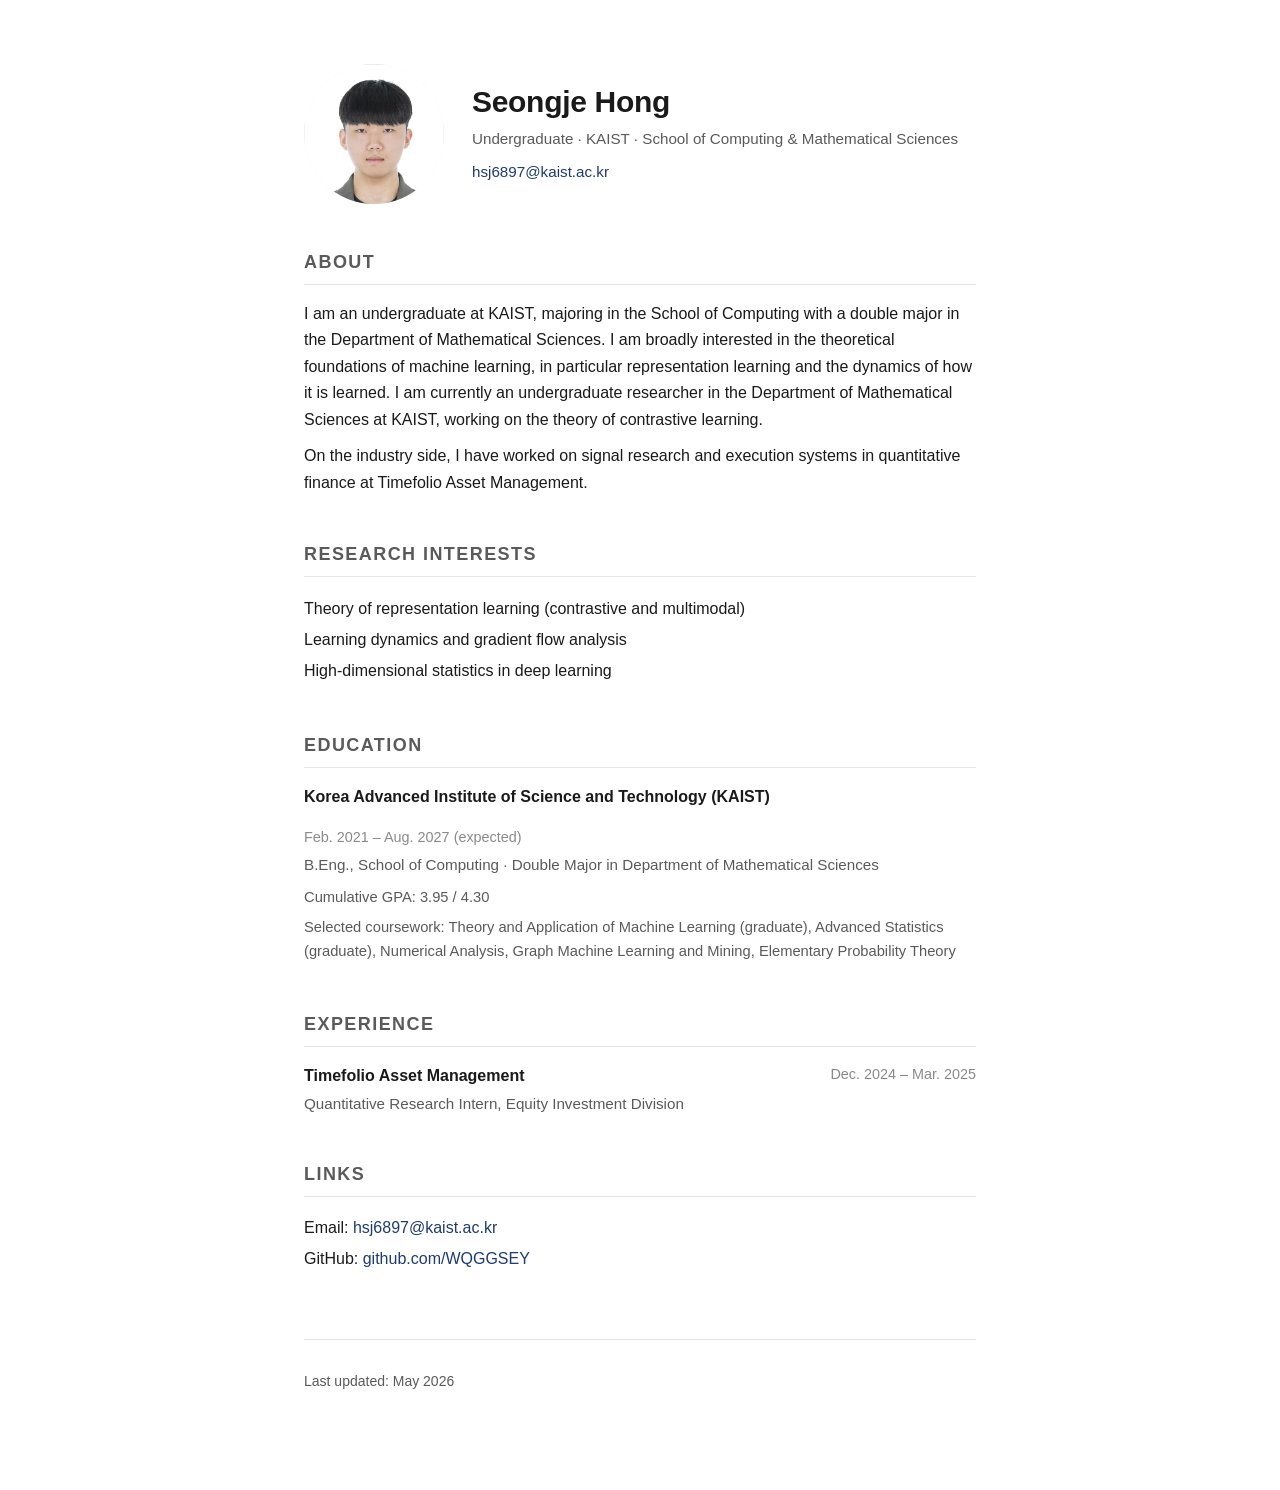
==== index.html @ 21a4188f "Initial homepage" ====
<!doctype html>
<html lang="en">
<head>
  <meta charset="utf-8">
  <meta name="viewport" content="width=device-width, initial-scale=1">
  <title>Seongje Hong</title>
  <meta name="description" content="Seongje Hong — undergraduate at KAIST, School of Computing and Mathematical Sciences.">
  <link rel="stylesheet" href="style.css">
</head>
<body>
  <main>
    <header class="hero">
      <img class="avatar" src="assets/photo.jpg" alt="Seongje Hong" width="180" height="180">
      <div class="hero-text">
        <h1>Seongje Hong</h1>
        <p class="tagline">Undergraduate &middot; KAIST &middot; School of Computing &amp; Mathematical Sciences</p>
        <p class="contact">
          <a href="mailto:hsj6897@kaist.ac.kr">hsj6897@kaist.ac.kr</a>
        </p>
      </div>
    </header>

    <section>
      <h2>About</h2>
      <p>
        I am an undergraduate at KAIST, majoring in the School of Computing with a double major in
        the Department of Mathematical Sciences. I am broadly interested in the theoretical foundations
        of machine learning, in particular representation learning and the dynamics of how it is learned.
        I am currently an undergraduate researcher in the Department of Mathematical Sciences at KAIST,
        working on the theory of contrastive learning.
      </p>
      <p>
        On the industry side, I have worked on signal research and execution systems in quantitative
        finance at Timefolio Asset Management.
      </p>
    </section>

    <section>
      <h2>Research Interests</h2>
      <ul class="plain">
        <li>Theory of representation learning (contrastive and multimodal)</li>
        <li>Learning dynamics and gradient flow analysis</li>
        <li>High-dimensional statistics in deep learning</li>
      </ul>
    </section>

    <section>
      <h2>Education</h2>
      <article class="entry">
        <div class="entry-head">
          <span class="entry-title">Korea Advanced Institute of Science and Technology (KAIST)</span>
          <span class="entry-meta">Feb. 2021 &ndash; Aug. 2027 (expected)</span>
        </div>
        <div class="entry-sub">B.Eng., School of Computing &middot; Double Major in Department of Mathematical Sciences</div>
        <ul class="plain dim">
          <li>Cumulative GPA: 3.95 / 4.30</li>
          <li>Selected coursework: Theory and Application of Machine Learning (graduate), Advanced Statistics (graduate), Numerical Analysis, Graph Machine Learning and Mining, Elementary Probability Theory</li>
        </ul>
      </article>
    </section>

    <section>
      <h2>Experience</h2>
      <article class="entry">
        <div class="entry-head">
          <span class="entry-title">Timefolio Asset Management</span>
          <span class="entry-meta">Dec. 2024 &ndash; Mar. 2025</span>
        </div>
        <div class="entry-sub">Quantitative Research Intern, Equity Investment Division</div>
      </article>
    </section>

    <section>
      <h2>Links</h2>
      <ul class="plain">
        <li>Email: <a href="mailto:hsj6897@kaist.ac.kr">hsj6897@kaist.ac.kr</a></li>
        <li>GitHub: <a href="https://github.com/WQGGSEY" target="_blank" rel="noopener">github.com/WQGGSEY</a></li>
        <!-- <li><a href="assets/cv.pdf" target="_blank" rel="noopener">CV (PDF)</a></li> -->
      </ul>
    </section>

    <footer>
      <p class="dim small">Last updated: May 2026</p>
    </footer>
  </main>
</body>
</html>
---- style.css ----
:root {
  --fg: #1a1a1a;
  --fg-dim: #5a5a5a;
  --fg-faint: #8a8a8a;
  --bg: #ffffff;
  --accent: #1f3b73;
  --rule: #e5e5e5;
  --max-width: 720px;
}

* { box-sizing: border-box; }

html, body {
  margin: 0;
  padding: 0;
  background: var(--bg);
  color: var(--fg);
  font-family: -apple-system, BlinkMacSystemFont, "SF Pro Text", "Inter", "Segoe UI", Roboto, "Helvetica Neue", Arial, sans-serif;
  font-size: 16px;
  line-height: 1.65;
  -webkit-font-smoothing: antialiased;
}

main {
  max-width: var(--max-width);
  margin: 4rem auto 6rem;
  padding: 0 1.5rem;
}

a {
  color: var(--accent);
  text-decoration: none;
  border-bottom: 1px solid transparent;
  transition: border-color 120ms ease;
}

a:hover {
  border-bottom-color: var(--accent);
}

h1, h2 {
  font-weight: 600;
  letter-spacing: -0.01em;
  margin: 0;
}

h1 {
  font-size: 1.875rem;
  line-height: 1.2;
}

h2 {
  font-size: 1.125rem;
  text-transform: uppercase;
  letter-spacing: 0.08em;
  color: var(--fg-dim);
  margin: 0 0 1rem;
  padding-bottom: 0.4rem;
  border-bottom: 1px solid var(--rule);
}

section {
  margin-top: 2.75rem;
}

.hero {
  display: flex;
  align-items: center;
  gap: 1.75rem;
  flex-wrap: wrap;
}

.avatar {
  width: 140px;
  height: 140px;
  object-fit: cover;
  object-position: center top;
  border-radius: 50%;
  background: #f3f3f3;
  flex-shrink: 0;
}

.hero-text {
  flex: 1 1 320px;
  min-width: 0;
}

.tagline {
  margin: 0.4rem 0 0.5rem;
  color: var(--fg-dim);
  font-size: 0.95rem;
}

.contact {
  margin: 0.25rem 0 0;
  font-size: 0.95rem;
}

p {
  margin: 0.65rem 0;
}

ul.plain {
  list-style: none;
  padding: 0;
  margin: 0.4rem 0;
}

ul.plain li {
  padding: 0.15rem 0;
}

.dim { color: var(--fg-dim); }
.small { font-size: 0.875rem; }

.entry {
  margin-bottom: 1.1rem;
}

.entry-head {
  display: flex;
  justify-content: space-between;
  gap: 1rem;
  flex-wrap: wrap;
}

.entry-title {
  font-weight: 600;
}

.entry-meta {
  color: var(--fg-faint);
  font-size: 0.9rem;
  white-space: nowrap;
}

.entry-sub {
  color: var(--fg-dim);
  font-size: 0.95rem;
  margin-top: 0.1rem;
}

.entry ul.plain.dim li {
  font-size: 0.92rem;
  color: var(--fg-dim);
}

footer {
  margin-top: 4rem;
  padding-top: 1.25rem;
  border-top: 1px solid var(--rule);
  color: var(--fg-faint);
}

@media (max-width: 520px) {
  main { margin: 2.5rem auto 4rem; padding: 0 1.1rem; }
  .hero { gap: 1.1rem; }
  .avatar { width: 110px; height: 110px; }
  h1 { font-size: 1.5rem; }
  .entry-meta { white-space: normal; }
}

@media (prefers-color-scheme: dark) {
  :root {
    --fg: #e8e8e8;
    --fg-dim: #a0a0a0;
    --fg-faint: #777777;
    --bg: #0e0e0e;
    --accent: #8db4ff;
    --rule: #2a2a2a;
  }
  .avatar { background: #1a1a1a; }
}
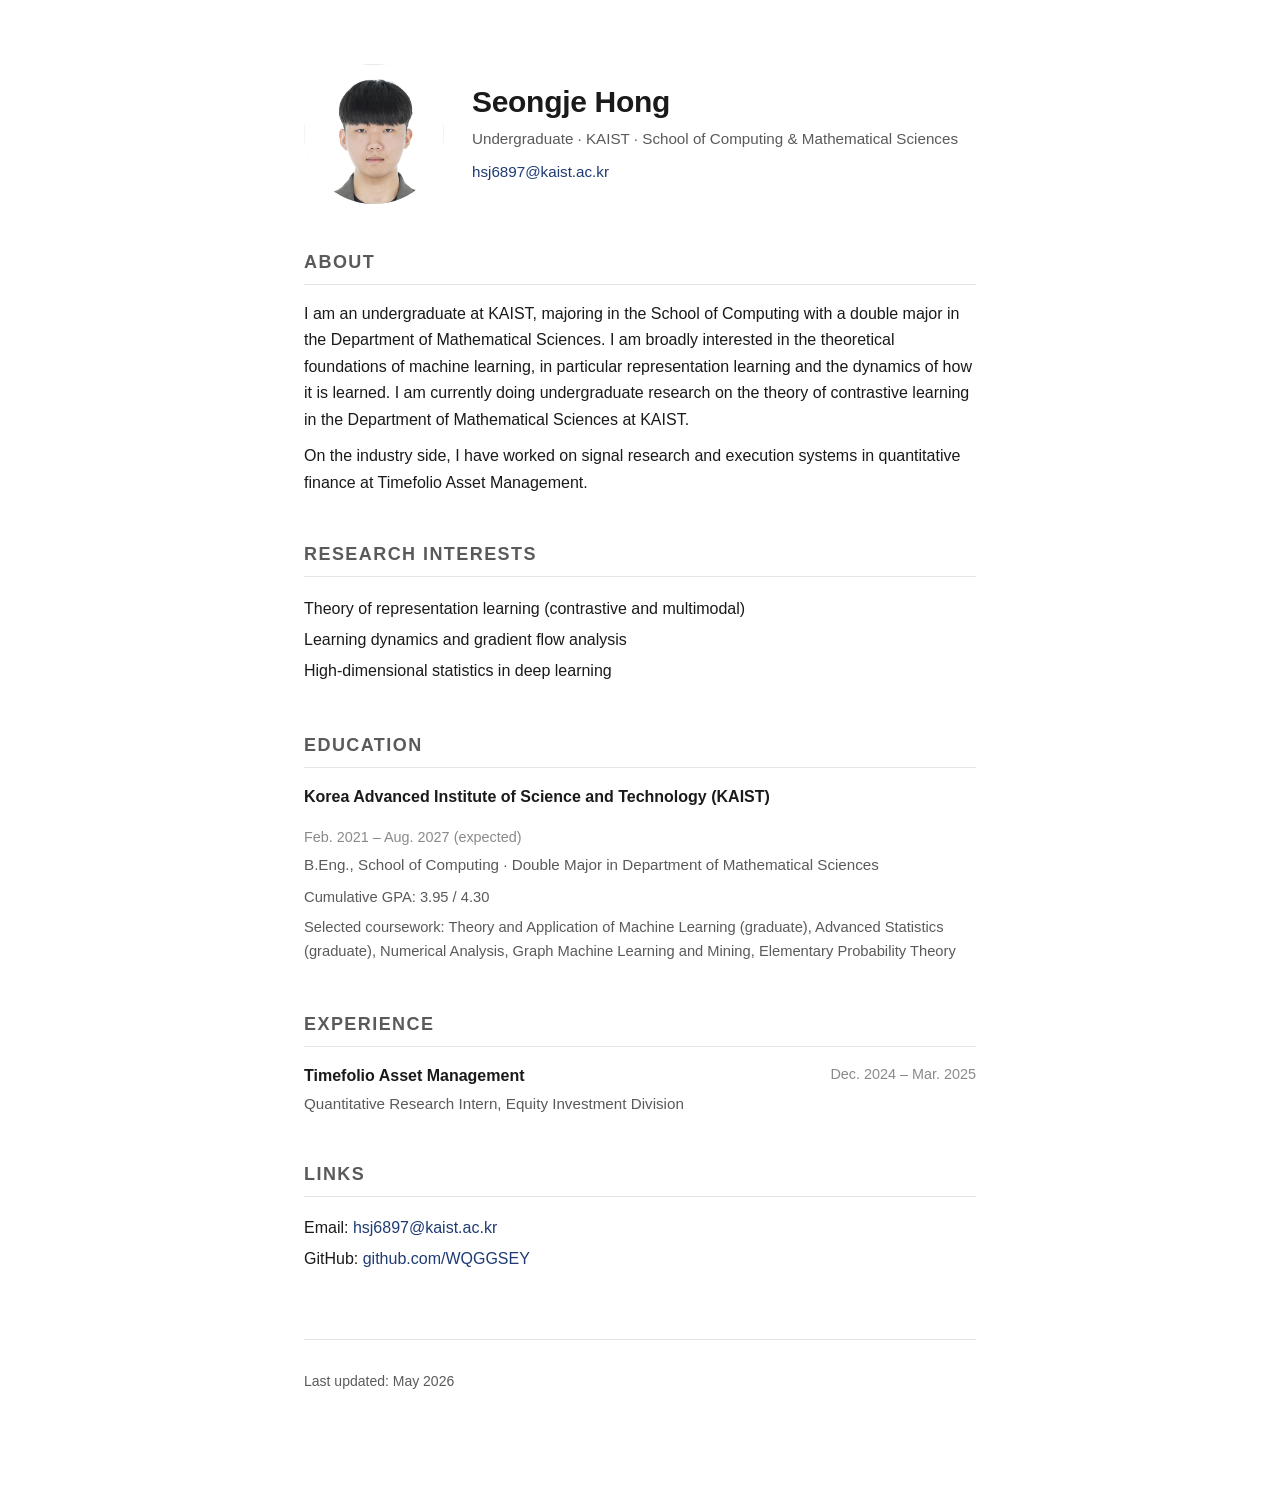
==== commit 24656647: "Reword About: undergraduate research as activity, not position" ====
--- a/index.html
+++ b/index.html
@@ -26,8 +26,8 @@
         I am an undergraduate at KAIST, majoring in the School of Computing with a double major in
         the Department of Mathematical Sciences. I am broadly interested in the theoretical foundations
         of machine learning, in particular representation learning and the dynamics of how it is learned.
-        I am currently an undergraduate researcher in the Department of Mathematical Sciences at KAIST,
-        working on the theory of contrastive learning.
+        I am currently doing undergraduate research on the theory of contrastive learning in the
+        Department of Mathematical Sciences at KAIST.
       </p>
       <p>
         On the industry side, I have worked on signal research and execution systems in quantitative
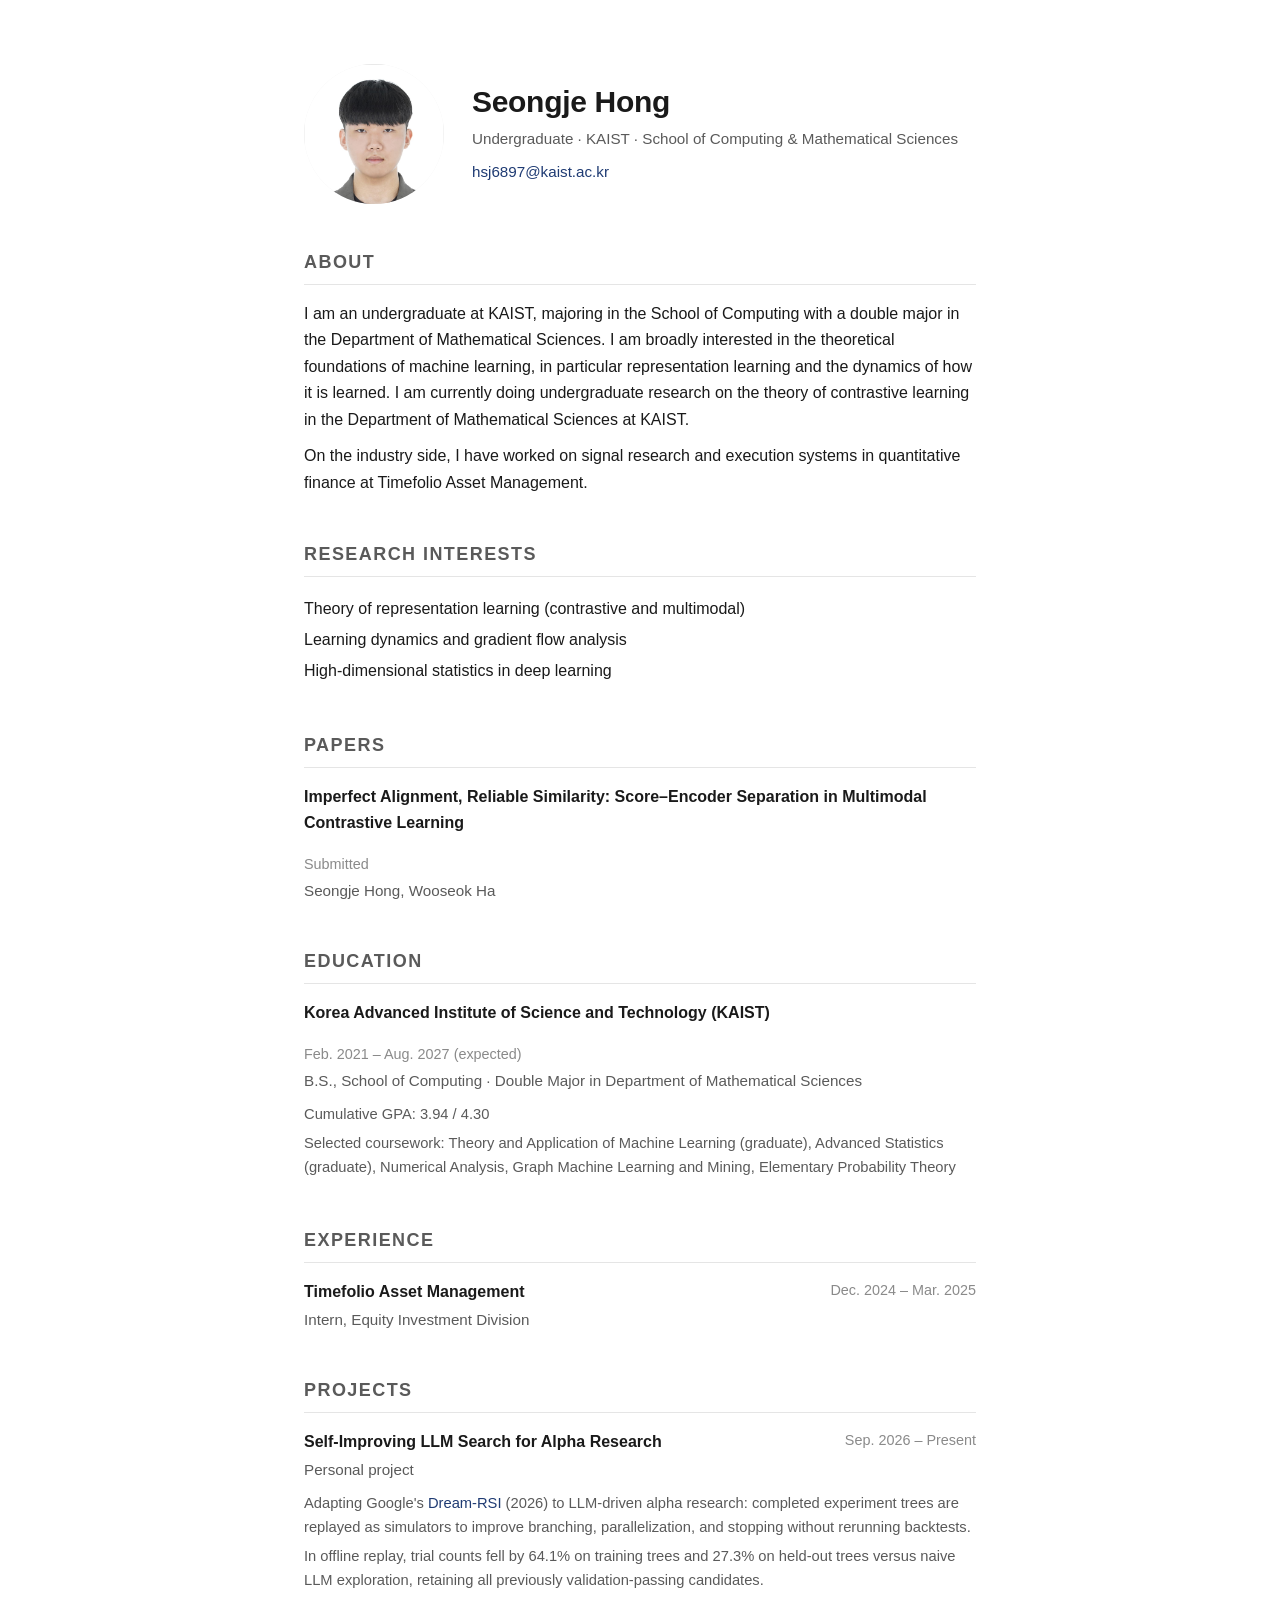
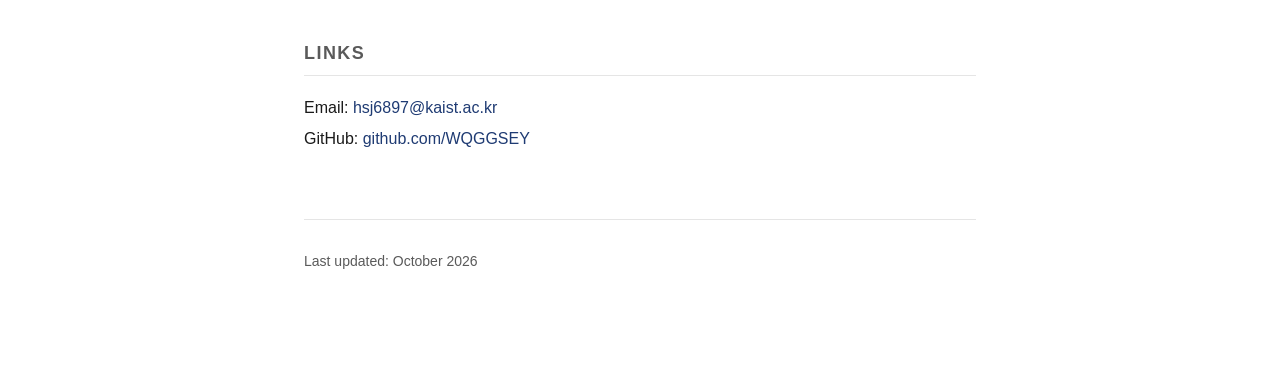
==== commit 308c4e83: "Add submitted paper and Dream-RSI project; sync education with resume - Papers: contrastive learning" ====
--- a/index.html
+++ b/index.html
@@ -45,15 +45,26 @@
     </section>
 
     <section>
+      <h2>Papers</h2>
+      <article class="entry">
+        <div class="entry-head">
+          <span class="entry-title">Imperfect Alignment, Reliable Similarity: Score&ndash;Encoder Separation in Multimodal Contrastive Learning</span>
+          <span class="entry-meta">Submitted</span>
+        </div>
+        <div class="entry-sub">Seongje Hong, Wooseok Ha</div>
+      </article>
+    </section>
+
+    <section>
       <h2>Education</h2>
       <article class="entry">
         <div class="entry-head">
           <span class="entry-title">Korea Advanced Institute of Science and Technology (KAIST)</span>
           <span class="entry-meta">Feb. 2021 &ndash; Aug. 2027 (expected)</span>
         </div>
-        <div class="entry-sub">B.Eng., School of Computing &middot; Double Major in Department of Mathematical Sciences</div>
+        <div class="entry-sub">B.S., School of Computing &middot; Double Major in Department of Mathematical Sciences</div>
         <ul class="plain dim">
-          <li>Cumulative GPA: 3.95 / 4.30</li>
+          <li>Cumulative GPA: 3.94 / 4.30</li>
           <li>Selected coursework: Theory and Application of Machine Learning (graduate), Advanced Statistics (graduate), Numerical Analysis, Graph Machine Learning and Mining, Elementary Probability Theory</li>
         </ul>
       </article>
@@ -66,7 +77,22 @@
           <span class="entry-title">Timefolio Asset Management</span>
           <span class="entry-meta">Dec. 2024 &ndash; Mar. 2025</span>
         </div>
-        <div class="entry-sub">Quantitative Research Intern, Equity Investment Division</div>
+        <div class="entry-sub">Intern, Equity Investment Division</div>
+      </article>
+    </section>
+
+    <section>
+      <h2>Projects</h2>
+      <article class="entry">
+        <div class="entry-head">
+          <span class="entry-title">Self-Improving LLM Search for Alpha Research</span>
+          <span class="entry-meta">Sep. 2026 &ndash; Present</span>
+        </div>
+        <div class="entry-sub">Personal project</div>
+        <ul class="plain dim">
+          <li>Adapting Google's <a href="https://arxiv.org/abs/2609.14858" target="_blank" rel="noopener">Dream-RSI</a> (2026) to LLM-driven alpha research: completed experiment trees are replayed as simulators to improve branching, parallelization, and stopping without rerunning backtests.</li>
+          <li>In offline replay, trial counts fell by 64.1% on training trees and 27.3% on held-out trees versus naive LLM exploration, retaining all previously validation-passing candidates.</li>
+        </ul>
       </article>
     </section>
 
@@ -80,7 +106,7 @@
     </section>
 
     <footer>
-      <p class="dim small">Last updated: May 2026</p>
+      <p class="dim small">Last updated: October 2026</p>
     </footer>
   </main>
 </body>
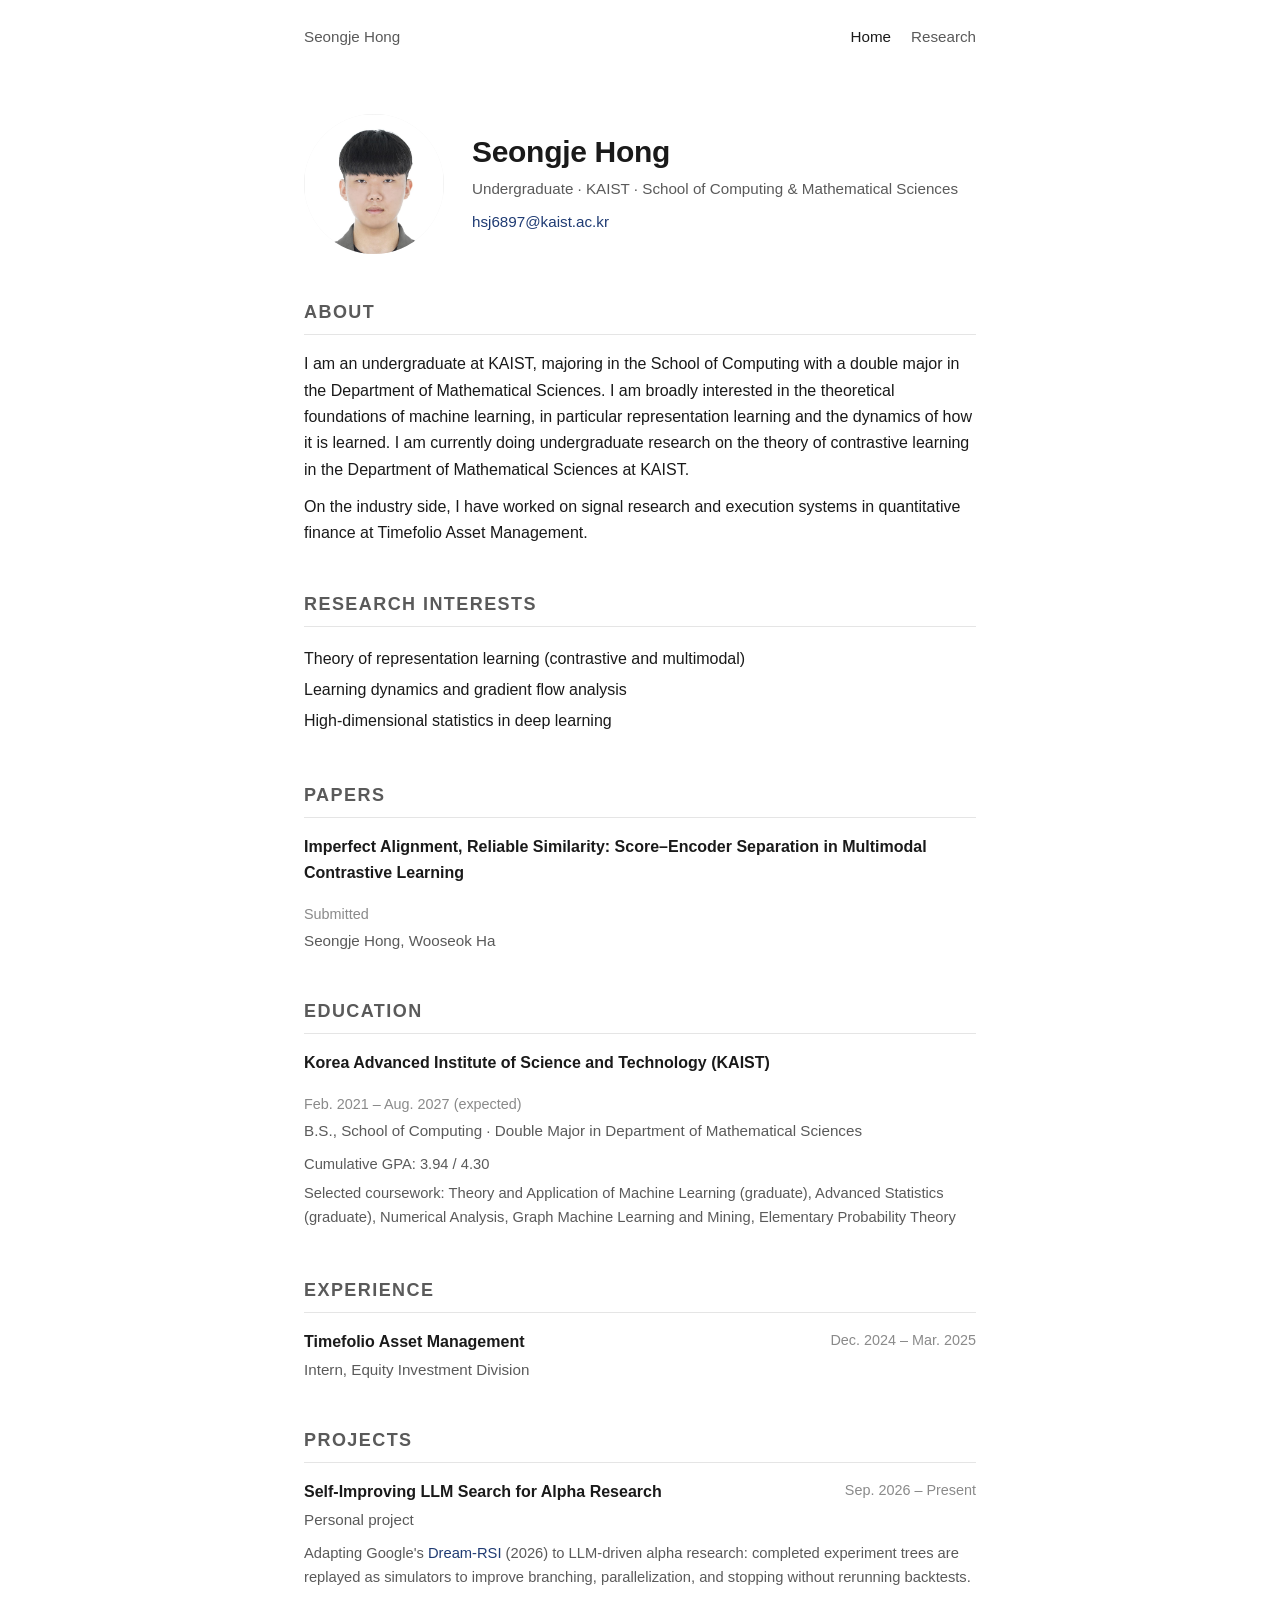
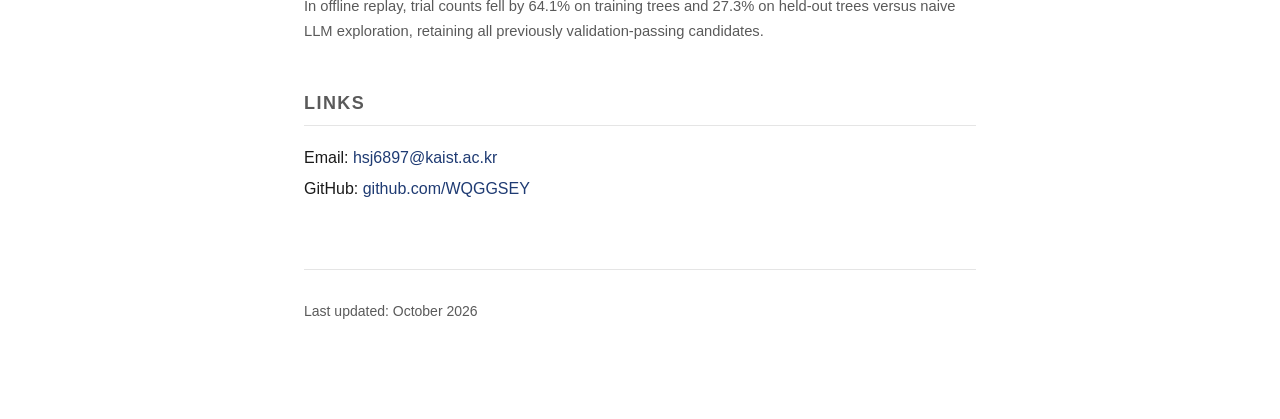
==== commit a60ccd2c: "Add site nav and chart color tokens Top nav on the homepage (Seongje Hong, Home, Research) at the sa" ====
--- a/index.html
+++ b/index.html
@@ -8,6 +8,13 @@
   <link rel="stylesheet" href="style.css">
 </head>
 <body>
+  <nav class="site-nav">
+    <a href="index.html">Seongje Hong</a>
+    <ul>
+      <li><a href="index.html" aria-current="page">Home</a></li>
+      <li><a href="research.html">Research</a></li>
+    </ul>
+  </nav>
   <main>
     <header class="hero">
       <img class="avatar" src="assets/photo.jpg" alt="Seongje Hong" width="180" height="180">
--- a/style.css
+++ b/style.css
@@ -6,6 +6,8 @@
   --accent: #1f3b73;
   --rule: #e5e5e5;
   --max-width: 720px;
+  --chart-series-1: #2a78d6;
+  --chart-ref: #9a9a9a;
 }
 
 * { box-sizing: border-box; }
@@ -168,6 +170,44 @@
     --bg: #0e0e0e;
     --accent: #8db4ff;
     --rule: #2a2a2a;
+    --chart-series-1: #3987e5;
+    --chart-ref: #6f6f6f;
   }
   .avatar { background: #1a1a1a; }
 }
+
+.site-nav {
+  display: flex;
+  justify-content: space-between;
+  align-items: baseline;
+  flex-wrap: wrap;
+  gap: 0.5rem 1rem;
+  max-width: var(--max-width);
+  margin: 0 auto;
+  padding: 1.5rem 1.5rem 0;
+  font-size: 0.95rem;
+}
+
+.site-nav ul {
+  display: flex;
+  gap: 1.25rem;
+  list-style: none;
+  margin: 0;
+  padding: 0;
+}
+
+.site-nav a {
+  color: var(--fg-dim);
+}
+
+.site-nav a:hover {
+  border-bottom-color: var(--fg-dim);
+}
+
+.site-nav a[aria-current="page"] {
+  color: var(--fg);
+}
+
+@media (max-width: 520px) {
+  .site-nav { padding: 1.1rem 1.1rem 0; }
+}
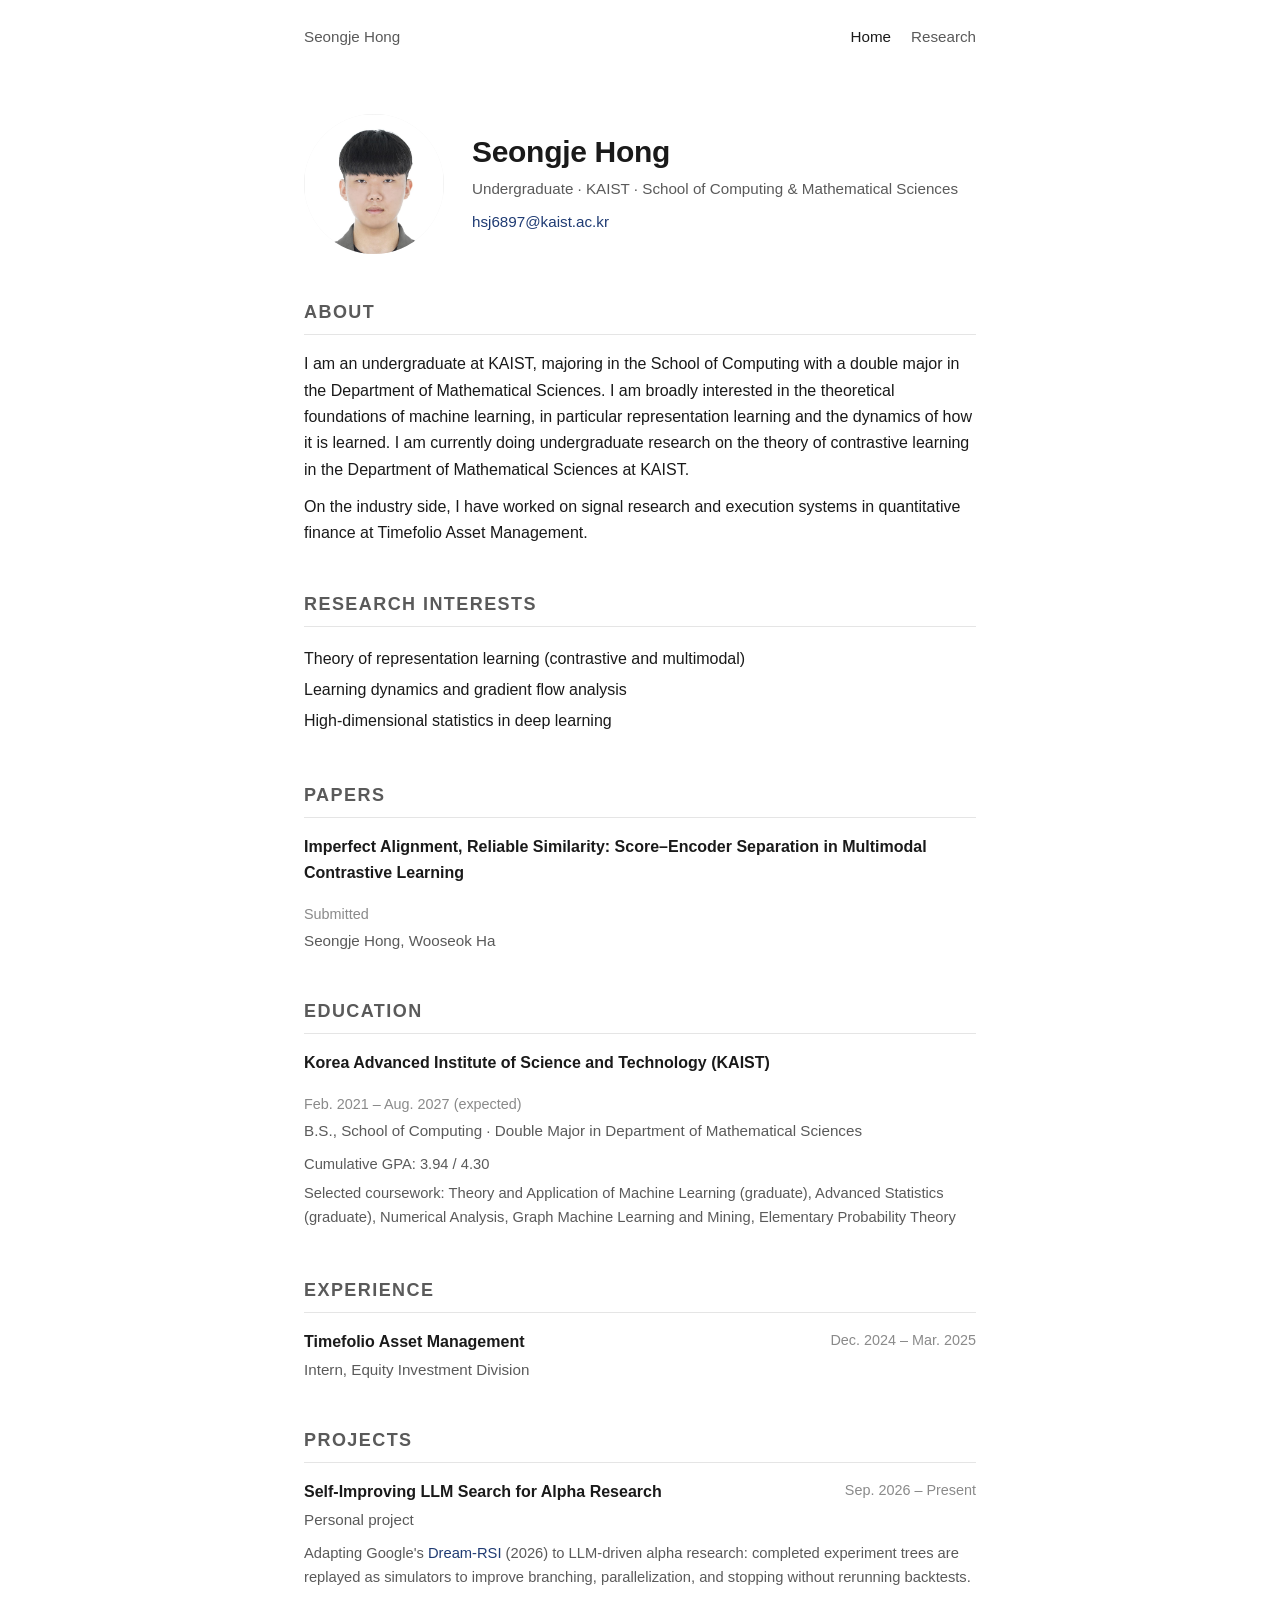
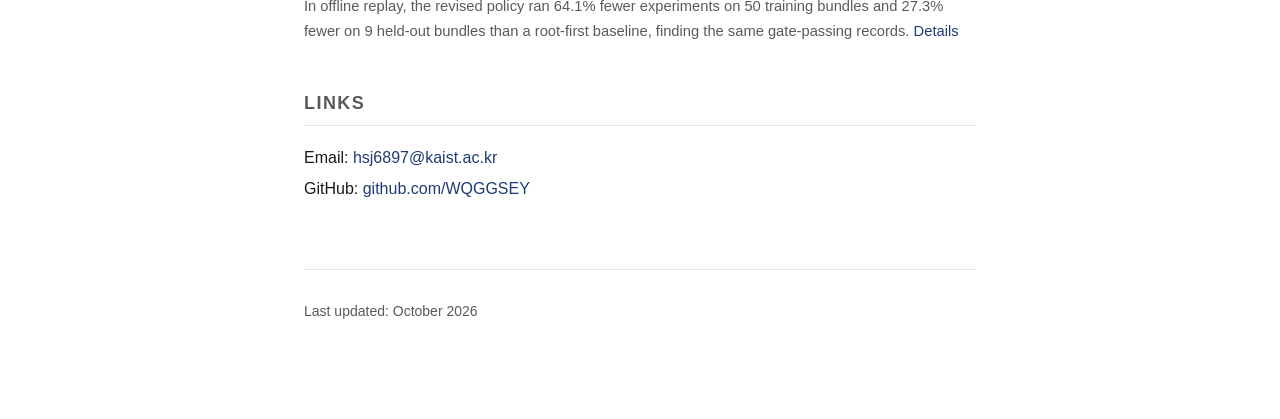
==== commit c6baabdc: "Link Projects entry to the Research page The Dream-RSI result line now states the replay comparison " ====
--- a/index.html
+++ b/index.html
@@ -98,7 +98,7 @@
         <div class="entry-sub">Personal project</div>
         <ul class="plain dim">
           <li>Adapting Google's <a href="https://arxiv.org/abs/2609.14858" target="_blank" rel="noopener">Dream-RSI</a> (2026) to LLM-driven alpha research: completed experiment trees are replayed as simulators to improve branching, parallelization, and stopping without rerunning backtests.</li>
-          <li>In offline replay, trial counts fell by 64.1% on training trees and 27.3% on held-out trees versus naive LLM exploration, retaining all previously validation-passing candidates.</li>
+          <li>In offline replay, the revised policy ran 64.1% fewer experiments on 50 training bundles and 27.3% fewer on 9 held-out bundles than a root-first baseline, finding the same gate-passing records. <a href="research.html">Details</a></li>
         </ul>
       </article>
     </section>
--- a/style.css
+++ b/style.css
@@ -208,6 +208,99 @@
   color: var(--fg);
 }
 
+.project {
+  margin-bottom: 2.5rem;
+}
+
+.project figure {
+  margin: 1rem 0 0;
+}
+
+figure img {
+  display: block;
+  max-width: 100%;
+  height: auto;
+  padding: 0.5rem;
+  background: #ffffff;
+  border: 1px solid var(--rule);
+  border-radius: 6px;
+}
+
+figcaption {
+  margin-top: 0.5rem;
+  font-size: 0.875rem;
+  line-height: 1.55;
+  color: var(--fg-dim);
+}
+
+.chart {
+  display: block;
+  width: 100%;
+  max-width: 27rem;
+  height: auto;
+}
+
+.chart text {
+  font-size: 12px;
+  fill: var(--fg-dim);
+}
+
+.chart .group { font-weight: 600; }
+.chart .value { fill: var(--fg); }
+.chart .tick { font-size: 11px; fill: var(--fg-faint); }
+.chart .grid { fill: none; stroke: var(--rule); }
+.chart .ref { fill: var(--chart-ref); }
+.chart .series { fill: var(--chart-series-1); }
+
+.pipeline {
+  margin: 0;
+  padding-left: 2rem;
+  border-left: 1px solid var(--rule);
+  font-size: 0.92rem;
+  color: var(--fg-dim);
+}
+
+.pipeline li {
+  padding: 0.15rem 0;
+}
+
+.pipeline li::marker {
+  color: var(--fg-faint);
+}
+
+.pipeline b {
+  font-weight: 600;
+  color: var(--fg);
+}
+
+.project details {
+  margin-top: 0.5rem;
+  font-size: 0.875rem;
+}
+
+.project summary {
+  cursor: pointer;
+  color: var(--fg-dim);
+}
+
+.project table {
+  margin-top: 0.5rem;
+  border-collapse: collapse;
+  font-variant-numeric: tabular-nums;
+}
+
+.project th,
+.project td {
+  padding: 0.2rem 0.75rem 0.2rem 0;
+  text-align: left;
+  border-bottom: 1px solid var(--rule);
+}
+
+.project th {
+  font-weight: 600;
+  color: var(--fg-dim);
+}
+
 @media (max-width: 520px) {
   .site-nav { padding: 1.1rem 1.1rem 0; }
 }
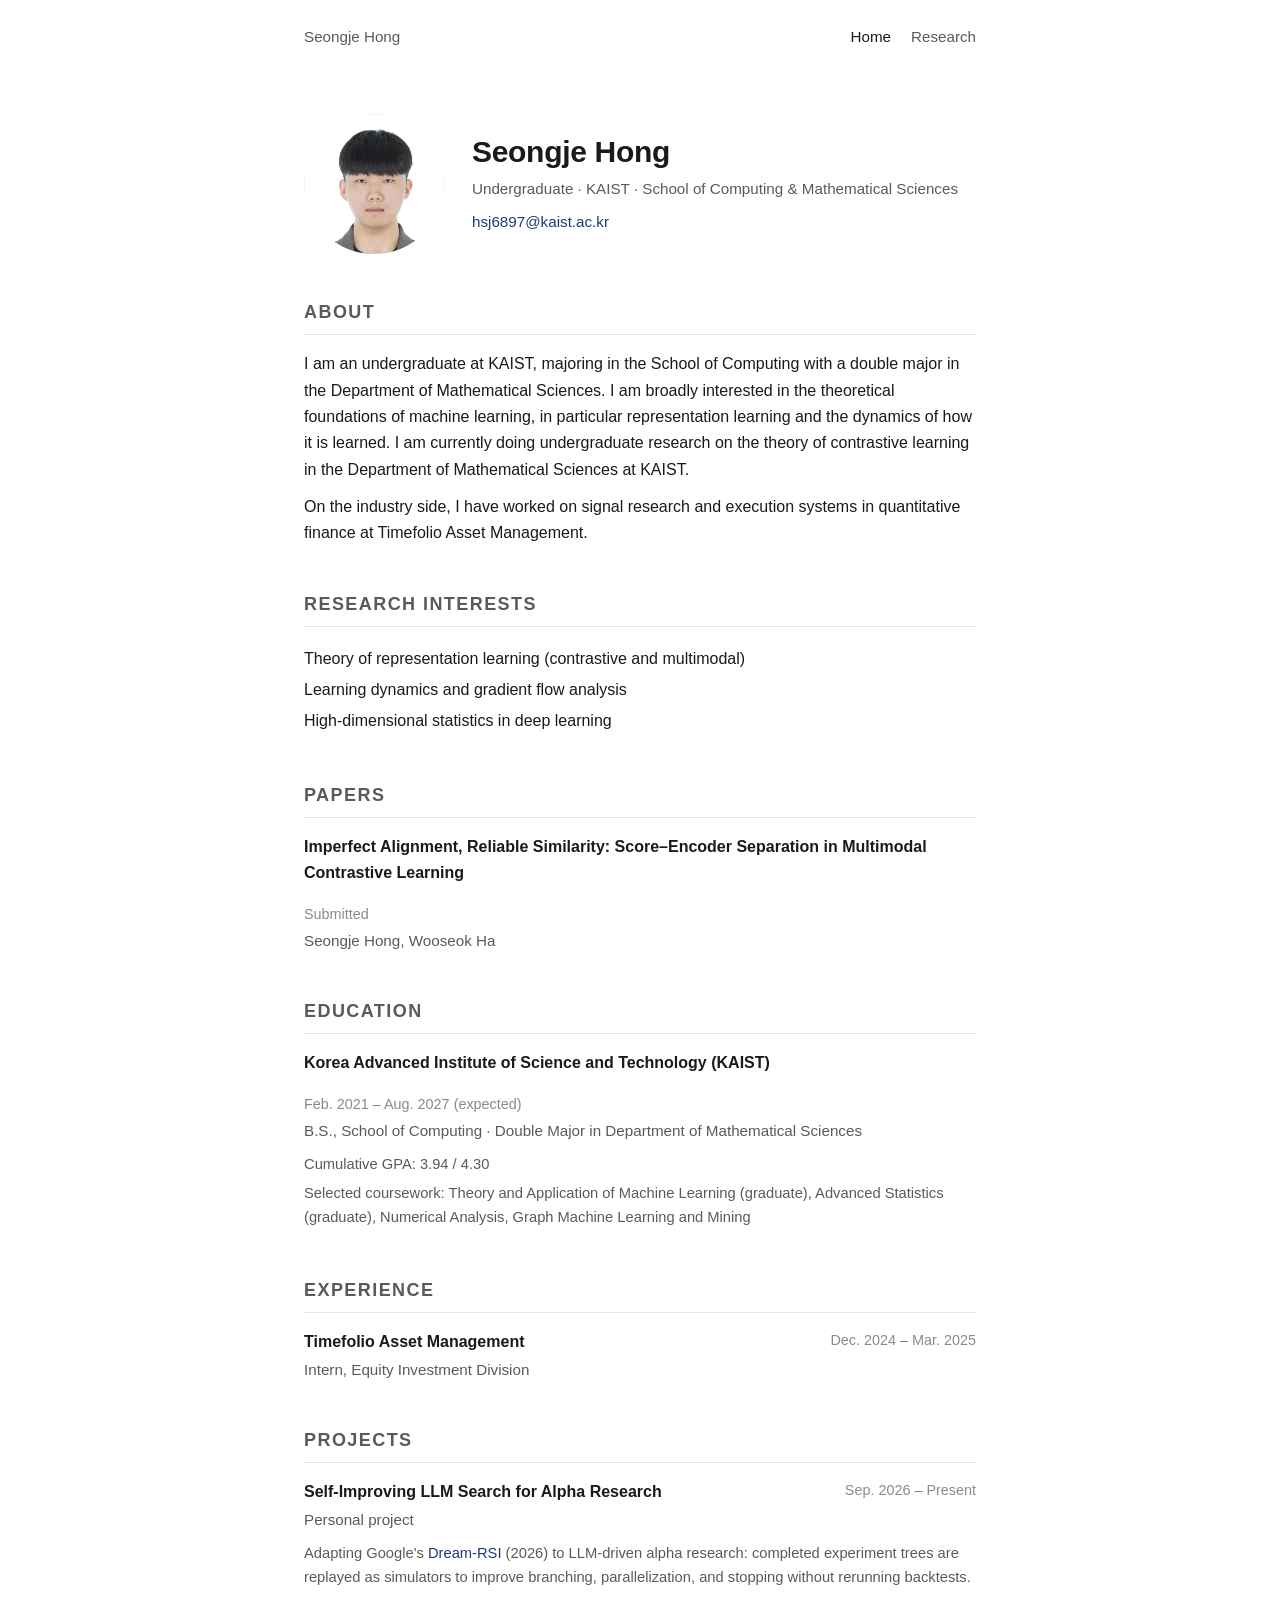
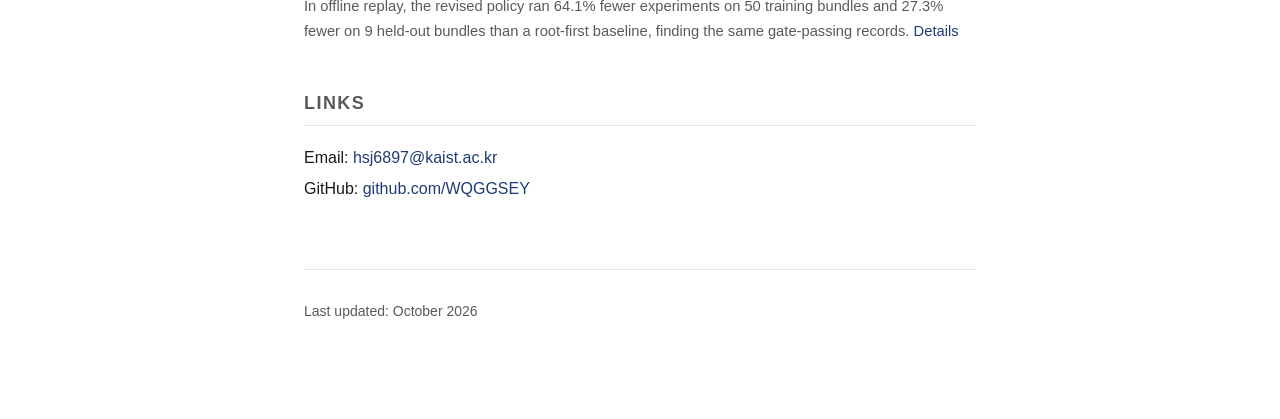
==== commit 5f4005ad: "Drop the momentum card and tighten Research and coursework copy Co-Authored-By: Claude Opus 5.5 <nor" ====
--- a/index.html
+++ b/index.html
@@ -72,7 +72,7 @@
         <div class="entry-sub">B.S., School of Computing &middot; Double Major in Department of Mathematical Sciences</div>
         <ul class="plain dim">
           <li>Cumulative GPA: 3.94 / 4.30</li>
-          <li>Selected coursework: Theory and Application of Machine Learning (graduate), Advanced Statistics (graduate), Numerical Analysis, Graph Machine Learning and Mining, Elementary Probability Theory</li>
+          <li>Selected coursework: Theory and Application of Machine Learning (graduate), Advanced Statistics (graduate), Numerical Analysis, Graph Machine Learning and Mining</li>
         </ul>
       </article>
     </section>
